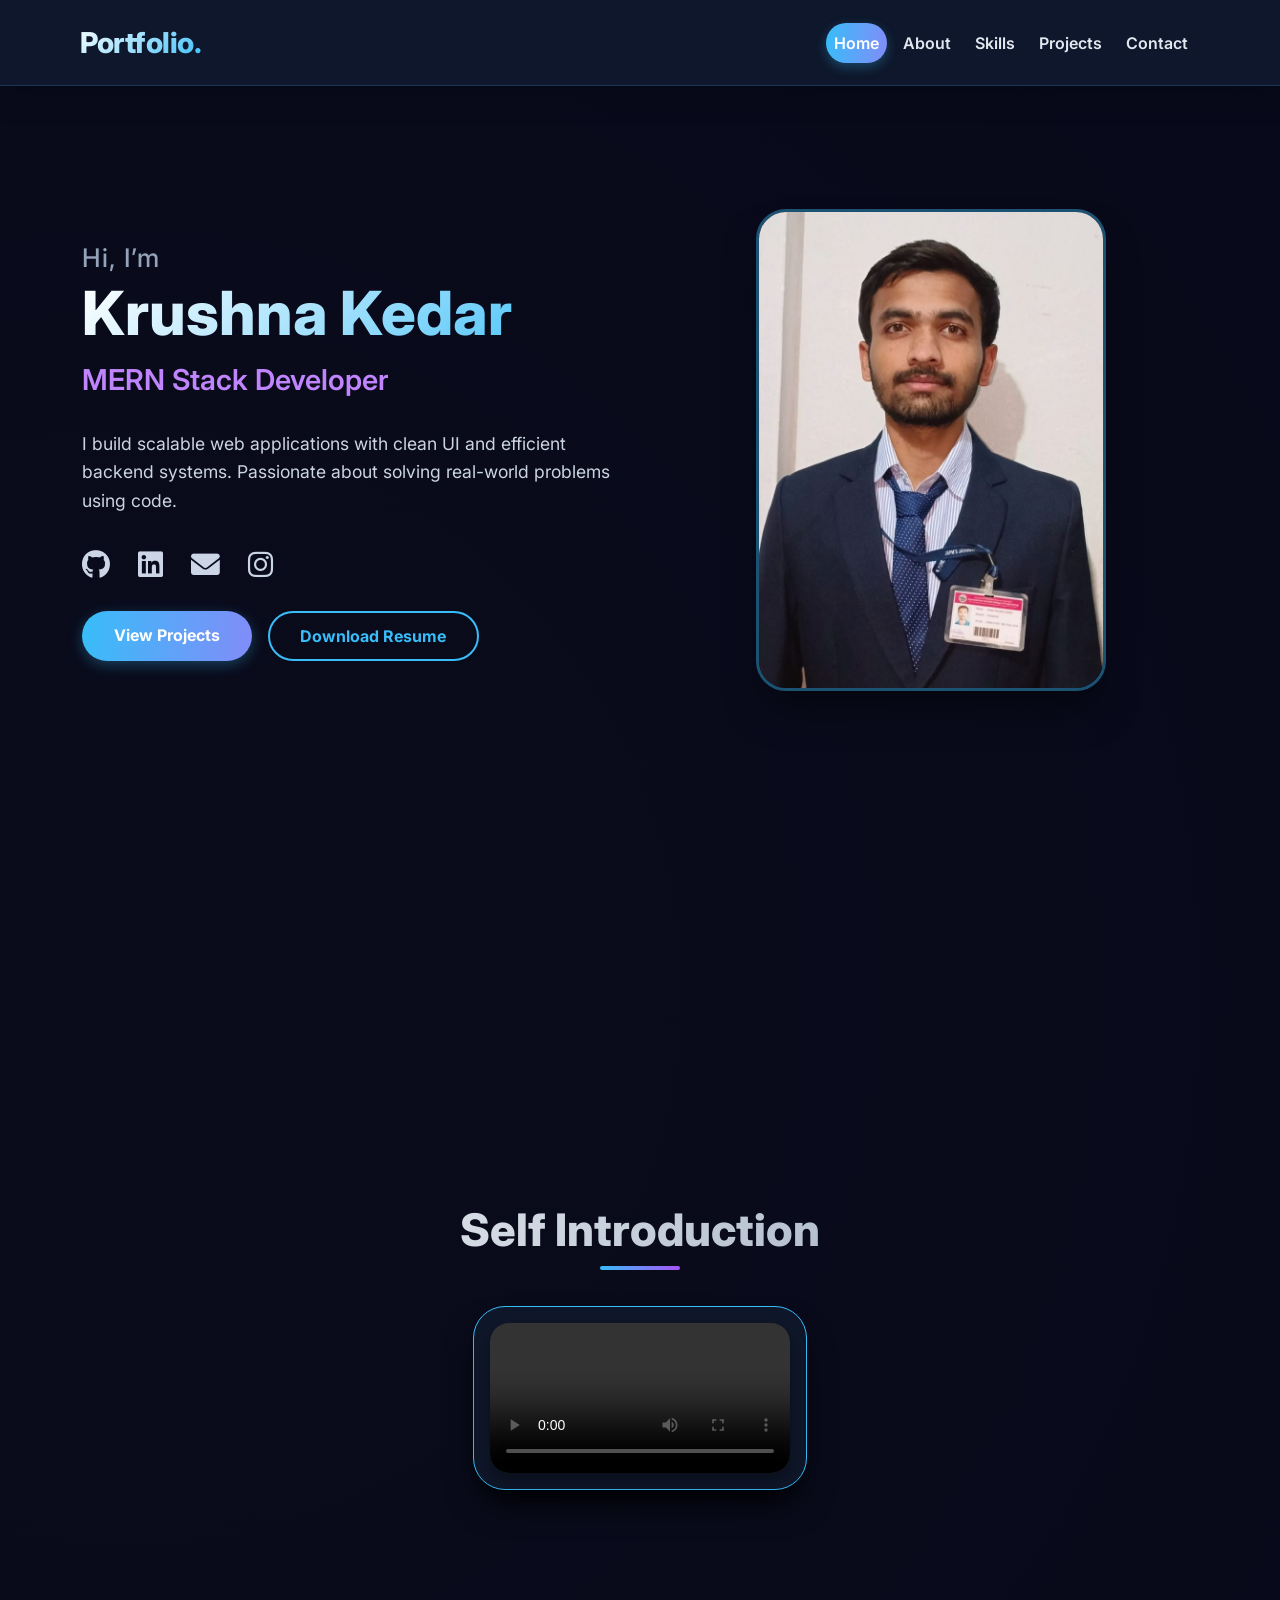
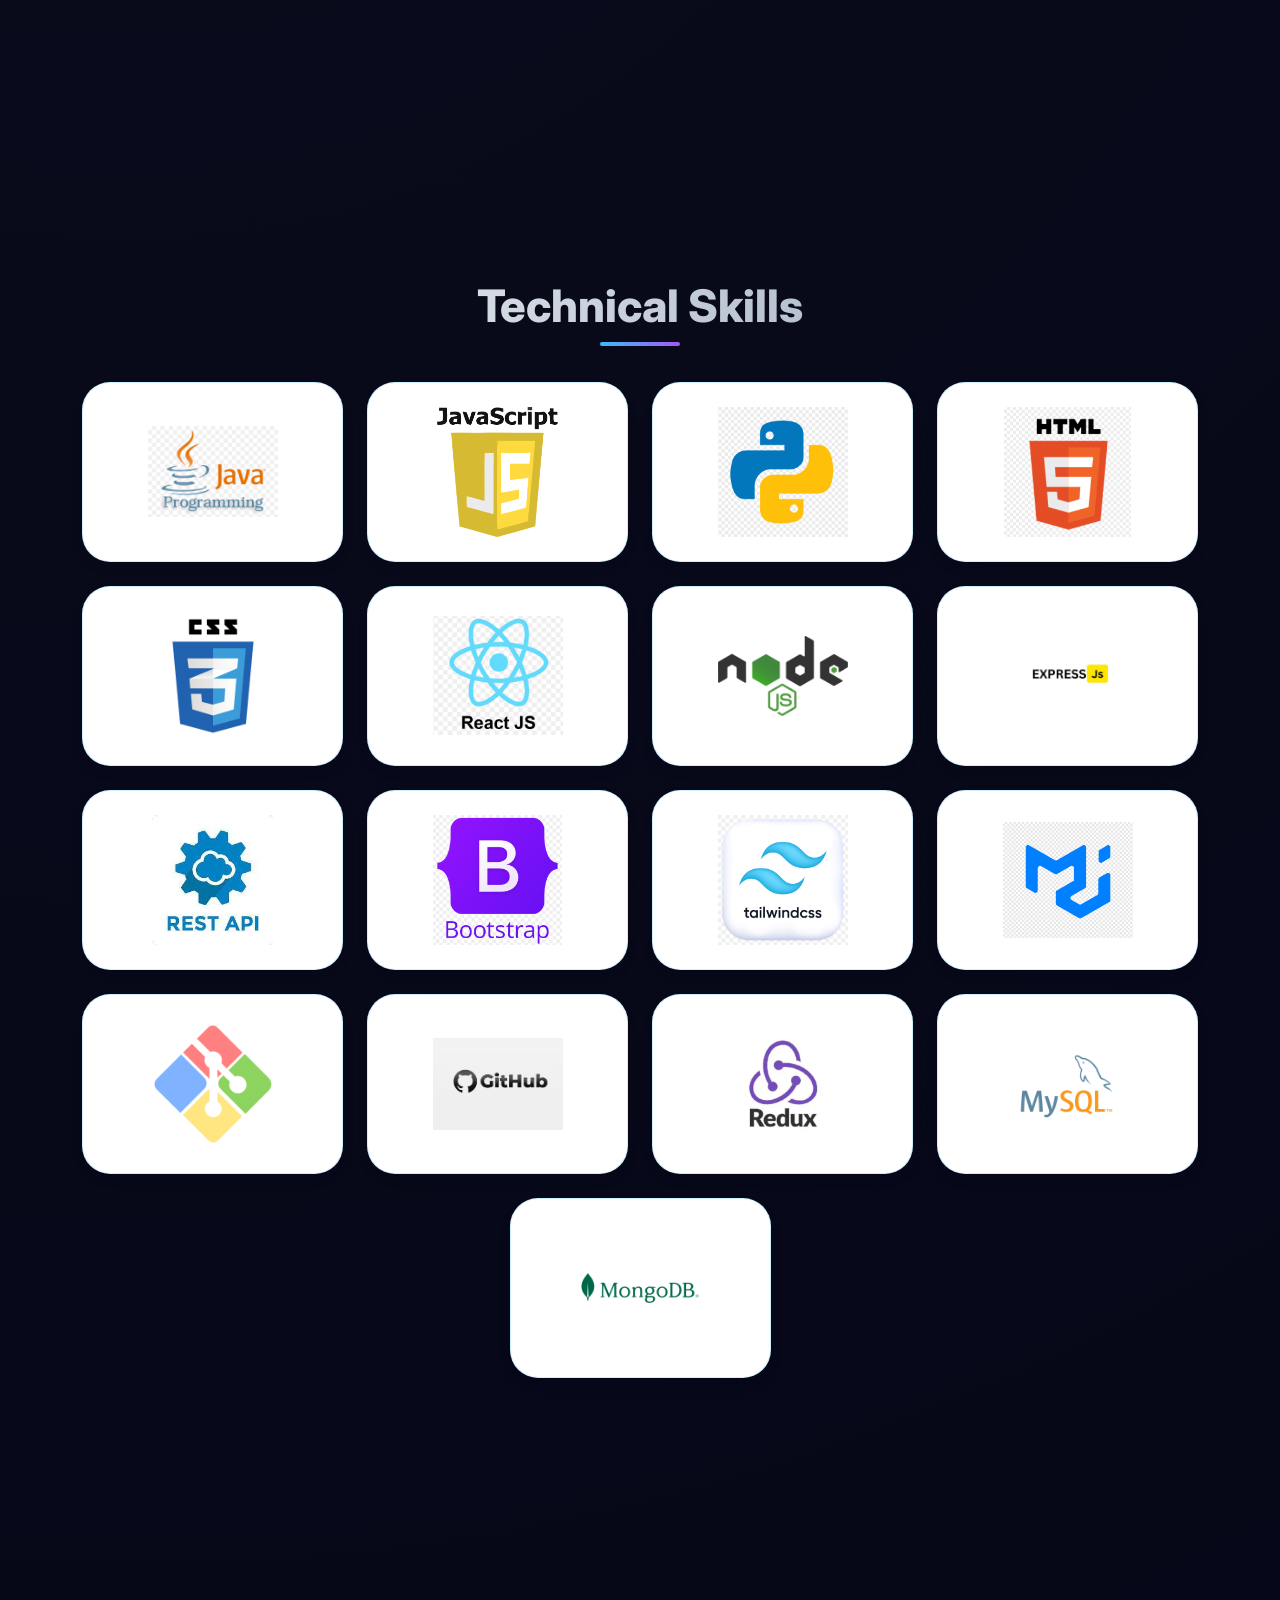
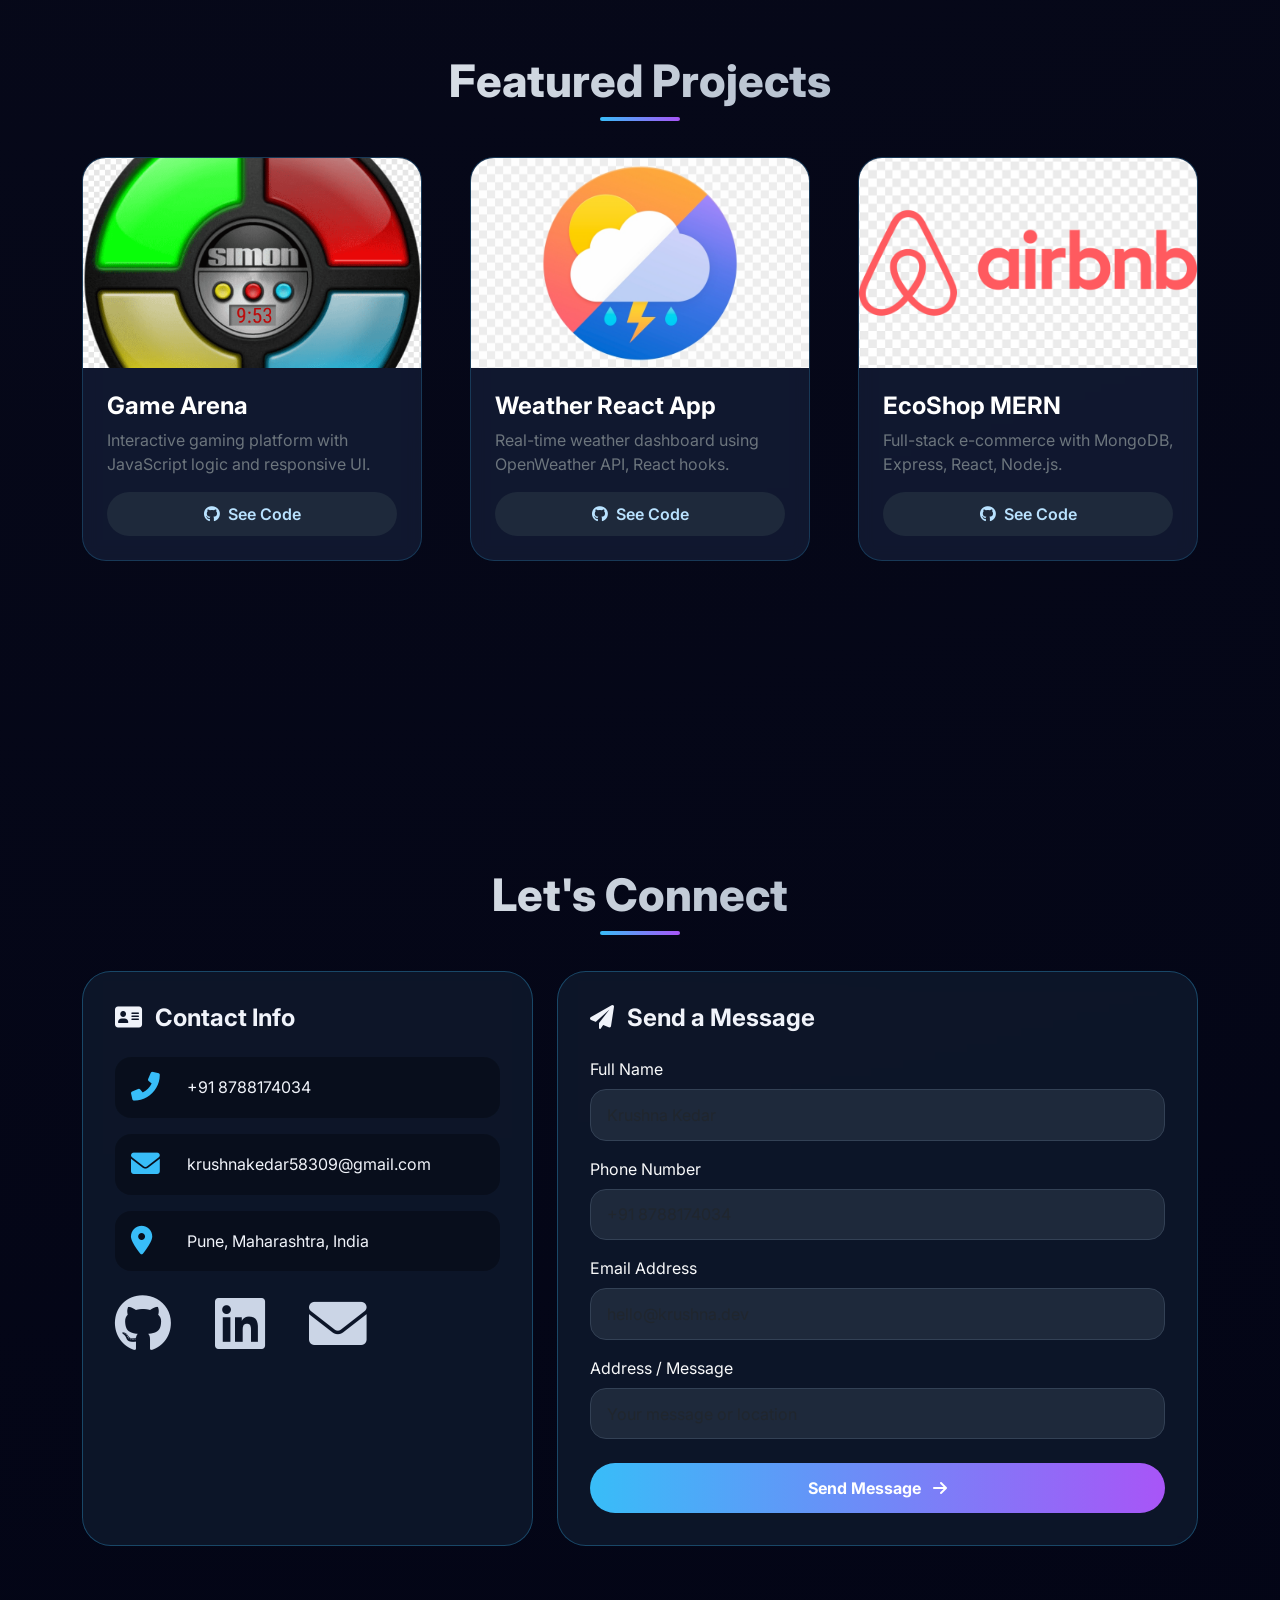
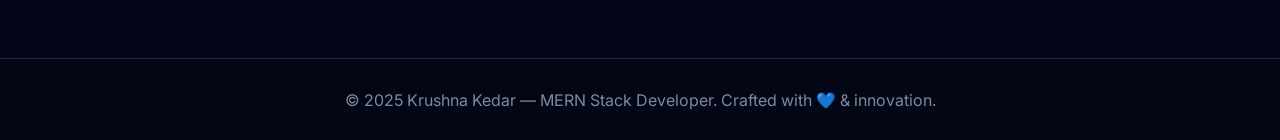
==== Task1/index.html @ 4df7690d "first commit" ====
<!doctype html>
<html lang="en">
  <head>
    <meta charset="UTF-8" />
    <meta
      name="viewport"
      content="width=device-width, initial-scale=1.0, user-scalable=yes"
    />
    <title>Krushna Kedar | MERN Stack Developer</title>
    <link
      href="https://cdn.jsdelivr.net/npm/bootstrap@5.3.0-alpha1/dist/css/bootstrap.min.css"
      rel="stylesheet"
    />
    <link
      rel="stylesheet"
      href="https://cdnjs.cloudflare.com/ajax/libs/font-awesome/6.0.0-beta3/css/all.min.css"
    />
    <link
      href="https://fonts.googleapis.com/css2?family=Inter:opsz,wght@14..32,300;14..32,400;14..32,600;14..32,700;14..32,800&family=Poppins:wght@400;500;600;700&display=swap"
      rel="stylesheet"
    />
    <style>
      * {
        margin: 0;
        padding: 0;
        box-sizing: border-box;
      }

      body {
        font-family: "Inter", sans-serif;
        background: radial-gradient(
          circle at 10% 20%,
          rgba(10, 12, 28, 1) 0%,
          rgba(3, 5, 22, 1) 100%
        );
        color: #f0f3fa;
        overflow-x: hidden;
        scroll-behavior: smooth;
      }

      html {
        scroll-padding-top: 85px;
        scroll-behavior: smooth;
      }

      .navbar {
        background: rgba(15, 25, 45, 0.95);
        backdrop-filter: blur(12px);
        box-shadow: 0 8px 32px rgba(0, 0, 0, 0.2);
        border-bottom: 1px solid rgba(72, 187, 255, 0.2);
        padding: 1rem 2rem;
        transition: all 0.3s ease;
      }

      .navbar-brand {
        font-size: 1.8rem;
        font-weight: 800;
        background: linear-gradient(135deg, #ffffff, #38bdf8);
        -webkit-background-clip: text;
        background-clip: text;
        color: transparent;
        letter-spacing: -0.5px;
      }

      .nav-link {
        font-weight: 600;
        margin: 0 0.25rem;
        padding: 0.5rem 1rem;
        border-radius: 40px;
        transition: all 0.3s ease;
        color: #e2e8f0 !important;
        font-size: 1rem;
      }

      .nav-link:hover {
        color: white !important;
        background: rgba(56, 189, 248, 0.2);
        transform: translateY(-2px);
      }

      .nav-link.active {
        background: linear-gradient(95deg, #38bdf8, #818cf8);
        color: white !important;
        box-shadow: 0 4px 12px rgba(56, 189, 248, 0.3);
      }

      section {
        padding: 5rem 0;
        min-height: 100vh;
        display: flex;
        align-items: center;
        position: relative;
      }

      .section-title {
        font-size: 2.8rem;
        font-weight: 800;
        margin-bottom: 3rem;
        text-align: center;
        background: linear-gradient(120deg, #f8fafc, #94a3b8);
        -webkit-background-clip: text;
        background-clip: text;
        color: transparent;
        position: relative;
        display: inline-block;
        width: 100%;
      }

      .section-title::after {
        content: "";
        position: absolute;
        bottom: -12px;
        left: 50%;
        transform: translateX(-50%);
        width: 80px;
        height: 4px;
        background: linear-gradient(90deg, #38bdf8, #a855f7);
        border-radius: 4px;
      }

      .profile-img {
        border-radius: 32px;
        box-shadow: 0 25px 40px -12px rgba(0, 0, 0, 0.5);
        border: 3px solid rgba(56, 189, 248, 0.4);
        transition: transform 0.4s ease;
        max-width: 100%;
        height: auto;
        object-fit: cover;
      }

      .profile-img:hover {
        transform: scale(1.02);
      }

      .greeting {
        font-size: 1.6rem;
        font-weight: 500;
        letter-spacing: 1px;
        color: #94a3b8;
      }

      .name-highlight {
        font-size: 3.8rem;
        font-weight: 800;
        background: linear-gradient(135deg, #ffffff, #38bdf8);
        -webkit-background-clip: text;
        background-clip: text;
        color: transparent;
        line-height: 1.2;
      }

      .role-text {
        font-size: 1.8rem;
        color: #c084fc;
        font-weight: 600;
        margin-top: 0.5rem;
      }

      .desc-text {
        font-size: 1.1rem;
        line-height: 1.6;
        color: #cbd5e1;
        margin: 1.8rem 0;
      }

      .social-icons a {
        font-size: 1.8rem;
        margin-right: 1.5rem;
        color: #cbd5e6;
        transition: all 0.2s;
        display: inline-block;
      }

      .social-icons a:hover {
        color: #38bdf8;
        transform: translateY(-5px);
      }

      .btn-custom-primary {
        background: linear-gradient(95deg, #38bdf8, #818cf8);
        border: none;
        padding: 0.75rem 2rem;
        border-radius: 50px;
        font-weight: 700;
        color: white;
        transition: all 0.3s;
        box-shadow: 0 4px 14px rgba(56, 189, 248, 0.3);
      }

      .btn-custom-primary:hover {
        transform: translateY(-3px);
        box-shadow: 0 10px 20px -5px rgba(56, 189, 248, 0.5);
        color: white;
      }

      .btn-outline-custom {
        background: transparent;
        border: 2px solid #38bdf8;
        padding: 0.7rem 1.9rem;
        border-radius: 50px;
        font-weight: 700;
        color: #38bdf8;
        transition: all 0.3s;
      }

      .btn-outline-custom:hover {
        background: #38bdf8;
        color: #0f0f1f;
        transform: translateY(-3px);
      }

      /* --- SKILLS SECTION - WHITE BACKGROUND + LARGER IMAGES --- */
      .skill-icon {
        background: #ffffff; /* pure white background for clean contrast */
        border-radius: 1.75rem;
        padding: 1.5rem 1rem;
        transition: all 0.3s ease;
        text-align: center;
        border: 1px solid rgba(56, 189, 248, 0.25);
        height: 100%;
        display: flex;
        align-items: center;
        justify-content: center;
        box-shadow: 0 6px 14px rgba(0, 0, 0, 0.05);
      }

      .skill-icon img {
        width: 130px;
        height: 130px;
        object-fit: contain;
        transition: transform 0.3s;
      }

      .skill-icon:hover {
        transform: translateY(-8px);
        border-color: #38bdf8;
        box-shadow: 0 20px 28px -12px rgba(0, 0, 0, 0.2);
      }

      .skill-icon:hover img {
        transform: scale(1.06);
      }

      .project-card {
        background: rgba(20, 30, 55, 0.75);
        backdrop-filter: blur(8px);
        border-radius: 1.5rem;
        overflow: hidden;
        transition: all 0.3s;
        border: 1px solid rgba(56, 189, 248, 0.2);
        height: 100%;
      }

      .project-card:hover {
        transform: translateY(-10px);
        border-color: #38bdf8;
        box-shadow: 0 20px 35px -12px rgba(0, 0, 0, 0.5);
      }

      .project-card img {
        width: 100%;
        height: 210px;
        object-fit: cover;
        transition: transform 0.4s;
      }

      .project-card:hover img {
        transform: scale(1.03);
      }

      .project-card .card-body {
        padding: 1.5rem;
      }

      .btn-see-code {
        background: #1e293b;
        border: none;
        border-radius: 40px;
        padding: 0.6rem 1.2rem;
        font-weight: 600;
        color: #b9e2ff;
        transition: all 0.2s;
      }

      .btn-see-code:hover {
        background: #38bdf8;
        color: #0a0c1c;
        transform: scale(1.02);
      }

      .video-wrapper {
        background: #0f172a;
        border-radius: 2rem;
        padding: 1rem;
        border: 1px solid #38bdf8;
        box-shadow: 0 20px 35px -10px black;
        display: inline-block;
        max-width: 100%;
      }

      video {
        border-radius: 1.2rem;
        width: 100%;
        max-width: 480px;
        height: auto;
        box-shadow: 0 8px 20px rgba(0, 0, 0, 0.4);
        display: block;
        margin: 0 auto;
      }

      .contact-card {
        background: rgba(15, 25, 45, 0.8);
        backdrop-filter: blur(8px);
        border-radius: 1.8rem;
        padding: 2rem;
        border: 1px solid rgba(56, 189, 248, 0.3);
        height: 100%;
      }

      .contact-info-item {
        display: flex;
        align-items: center;
        gap: 1rem;
        padding: 1rem;
        border-radius: 1rem;
        background: rgba(0, 0, 0, 0.3);
        margin-bottom: 1rem;
      }

      .contact-info-item i {
        font-size: 1.8rem;
        color: #38bdf8;
        width: 40px;
      }

      .form-control-custom {
        background: #1e293b;
        border: 1px solid #334155;
        color: white;
        border-radius: 1rem;
        padding: 0.8rem 1rem;
      }

      .form-control-custom:focus {
        background: #0f172a;
        border-color: #38bdf8;
        box-shadow: 0 0 0 3px rgba(56, 189, 248, 0.3);
        color: white;
      }

      .btn-submit {
        background: linear-gradient(90deg, #38bdf8, #a855f7);
        width: 100%;
        padding: 0.8rem;
        font-weight: 700;
        border-radius: 50px;
        border: none;
        transition: all 0.3s;
      }

      .btn-submit:hover {
        transform: scale(1.01);
        box-shadow: 0 6px 20px rgba(56, 189, 248, 0.4);
      }

      /* Responsive adjustments for skills */
      @media (max-width: 992px) {
        .skill-icon img {
          width: 110px;
          height: 110px;
        }
      }

      @media (max-width: 768px) {
        .navbar {
          padding: 0.8rem 1rem;
        }
        .name-highlight {
          font-size: 2.2rem;
        }
        .role-text {
          font-size: 1.3rem;
        }
        .section-title {
          font-size: 2rem;
        }
        section {
          padding: 3rem 0;
          min-height: auto;
        }
        .profile-img {
          max-width: 280px;
          margin-bottom: 1.5rem;
        }
        .skill-icon {
          padding: 1rem 0.6rem;
        }
        .skill-icon img {
          width: 85px;
          height: 85px;
        }
        video {
          max-width: 100%;
        }
      }

      @media (max-width: 576px) {
        .skill-icon img {
          width: 70px;
          height: 70px;
        }
        .skill-icon {
          padding: 0.8rem;
        }
      }

      footer {
        background: #030614;
        text-align: center;
        padding: 1.8rem;
        border-top: 1px solid #1e293b;
        color: #7e8a9b;
      }
    </style>
  </head>
  <body>
    <nav class="navbar navbar-expand-lg fixed-top">
      <div class="container-fluid px-3 px-lg-5">
        <a class="navbar-brand" href="#">Portfolio.</a>
        <button
          class="navbar-toggler"
          type="button"
          data-bs-toggle="collapse"
          data-bs-target="#navbarNav"
          aria-controls="navbarNav"
          aria-expanded="false"
          aria-label="Toggle navigation"
        >
          <span class="navbar-toggler-icon" style="filter: invert(1)"></span>
        </button>
        <div
          class="collapse navbar-collapse justify-content-end"
          id="navbarNav"
        >
          <ul class="navbar-nav">
            <li class="nav-item"><a class="nav-link" href="#home">Home</a></li>
            <li class="nav-item">
              <a class="nav-link" href="#about">About</a>
            </li>
            <li class="nav-item">
              <a class="nav-link" href="#skills">Skills</a>
            </li>
            <li class="nav-item">
              <a class="nav-link" href="#projects">Projects</a>
            </li>
            <li class="nav-item">
              <a class="nav-link" href="#contact">Contact</a>
            </li>
          </ul>
        </div>
      </div>
    </nav>

    <main>
      <section id="home">
        <div class="container">
          <div class="row align-items-center g-5">
            <div class="col-lg-6 text-center text-lg-start">
              <div class="greeting">Hi, I’m</div>
              <div class="name-highlight">Krushna Kedar</div>
              <div class="role-text">MERN Stack Developer</div>
              <div class="desc-text">
                I build scalable web applications with clean UI and efficient
                backend systems. Passionate about solving real-world problems
                using code.
              </div>
              <div class="social-icons my-4">
                <a href="https://github.com/Krushnakedar" target="_blank"
                  ><i class="fab fa-github"></i
                ></a>
                <a href="https://linkedin.com/in/krushna-kedar" target="_blank"
                  ><i class="fab fa-linkedin"></i
                ></a>
                <a href="mailto:krushnakedar58309@gmail.com"
                  ><i class="fas fa-envelope"></i
                ></a>
                <a
                  href="https://www.instagram.com/krushnakedar71/#"
                  target="_blank"
                  ><i class="fab fa-instagram"></i
                ></a>
              </div>
              <div
                class="d-flex flex-wrap gap-3 justify-content-center justify-content-lg-start"
              >
                <a href="#projects" class="btn btn-custom-primary"
                  >View Projects</a
                >
                <a
                  href="./resume8.pdf"
                  download="Krushna_Kedar_Resume.pdf"
                  class="btn btn-outline-custom"
                  >Download Resume</a
                >
              </div>
            </div>
            <div class="col-lg-6 text-center">
              <img
                src="./images/self-img.jpeg"
                alt="Krushna Kedar"
                class="profile-img img-fluid"
                style="max-width: 350px; border-radius: 30px"
              />
            </div>
          </div>
        </div>
      </section>

      <section id="about">
        <div class="container">
          <div class="row justify-content-center">
            <div class="col-12 text-center">
              <h2 class="section-title">Self Introduction</h2>
              <div class="video-wrapper d-inline-block">
                <video src="intro.mp4" controls class="img-fluid"></video>
              </div>
            </div>
          </div>
        </div>
      </section>

      <section id="skills">
        <div class="container">
          <h2 class="section-title">Technical Skills</h2>
          <div class="row g-4 justify-content-center">
            <div class="col-6 col-md-4 col-lg-3">
              <div class="skill-icon">
                <img src="./images/s1.png" alt="skill" />
              </div>
            </div>
            <div class="col-6 col-md-4 col-lg-3">
              <div class="skill-icon">
                <img src="./images/s2.png" alt="skill" />
              </div>
            </div>
            <div class="col-6 col-md-4 col-lg-3">
              <div class="skill-icon">
                <img src="./images/s3.png" alt="skill" />
              </div>
            </div>
            <div class="col-6 col-md-4 col-lg-3">
              <div class="skill-icon">
                <img src="./images/s4.png" alt="skill" />
              </div>
            </div>
            <div class="col-6 col-md-4 col-lg-3">
              <div class="skill-icon">
                <img src="./images/s5.png" alt="skill" />
              </div>
            </div>
            <div class="col-6 col-md-4 col-lg-3">
              <div class="skill-icon">
                <img src="./images/s6.png" alt="skill" />
              </div>
            </div>
            <div class="col-6 col-md-4 col-lg-3">
              <div class="skill-icon">
                <img src="./images/s7.png" alt="skill" />
              </div>
            </div>
            <div class="col-6 col-md-4 col-lg-3">
              <div class="skill-icon">
                <img src="./images/s8.png" alt="skill" />
              </div>
            </div>
            <div class="col-6 col-md-4 col-lg-3">
              <div class="skill-icon">
                <img src="./images/s9.jpg" alt="skill" />
              </div>
            </div>
            <div class="col-6 col-md-4 col-lg-3">
              <div class="skill-icon">
                <img src="./images/s10.png" alt="skill" />
              </div>
            </div>
            <div class="col-6 col-md-4 col-lg-3">
              <div class="skill-icon">
                <img src="./images/s11.png" alt="skill" />
              </div>
            </div>
            <div class="col-6 col-md-4 col-lg-3">
              <div class="skill-icon">
                <img src="./images/s12.png" alt="skill" />
              </div>
            </div>
            <div class="col-6 col-md-4 col-lg-3">
              <div class="skill-icon">
                <img src="./images/s13.png" alt="skill" />
              </div>
            </div>
            <div class="col-6 col-md-4 col-lg-3">
              <div class="skill-icon">
                <img src="./images/s14.png" alt="skill" />
              </div>
            </div>
            <div class="col-6 col-md-4 col-lg-3">
              <div class="skill-icon">
                <img src="./images/s15.png" alt="skill" />
              </div>
            </div>
            <div class="col-6 col-md-4 col-lg-3">
              <div class="skill-icon">
                <img src="./images/s16.png" alt="skill" />
              </div>
            </div>
            <div class="col-6 col-md-4 col-lg-3">
              <div class="skill-icon">
                <img src="./images/s17.png" alt="skill" />
              </div>
            </div>
          </div>
        </div>
      </section>

      <section id="projects">
        <div class="container">
          <h2 class="section-title">Featured Projects</h2>
          <div class="row g-5">
            <div class="col-md-6 col-lg-4">
              <div class="project-card">
                <img src="./images/proj1.png" alt="Game Hub project" />
                <div class="card-body">
                  <h4 class="fw-bold text-white">Game Arena</h4>
                  <p class="text-secondary mb-3">
                    Interactive gaming platform with JavaScript logic and
                    responsive UI.
                  </p>
                  <a
                    href="https://github.com/Krushnakedar/GAMES"
                    target="_blank"
                    class="btn btn-see-code w-100"
                    ><i class="fab fa-github me-2"></i>See Code</a
                  >
                </div>
              </div>
            </div>
            <div class="col-md-6 col-lg-4">
              <div class="project-card">
                <img src="./images/proj4.png" alt="Weather React App" />
                <div class="card-body">
                  <h4 class="fw-bold text-white">Weather React App</h4>
                  <p class="text-secondary mb-3">
                    Real-time weather dashboard using OpenWeather API, React
                    hooks.
                  </p>
                  <a
                    href="https://github.com/Krushnakedar/Weather-React-Project"
                    target="_blank"
                    class="btn btn-see-code w-100"
                    ><i class="fab fa-github me-2"></i>See Code</a
                  >
                </div>
              </div>
            </div>
            <div class="col-md-6 col-lg-4">
              <div class="project-card">
                <img src="./images/proj3.png" alt="Major Project" />
                <div class="card-body">
                  <h4 class="fw-bold text-white">EcoShop MERN</h4>
                  <p class="text-secondary mb-3">
                    Full-stack e-commerce with MongoDB, Express, React, Node.js.
                  </p>
                  <a
                    href="https://github.com/Krushnakedar/Major_project"
                    target="_blank"
                    class="btn btn-see-code w-100"
                    ><i class="fab fa-github me-2"></i>See Code</a
                  >
                </div>
              </div>
            </div>
          </div>
        </div>
      </section>

      <section id="contact">
        <div class="container">
          <h2 class="section-title">Let's Connect</h2>
          <div class="row g-4">
            <div class="col-md-5">
              <div class="contact-card h-100">
                <h4 class="mb-4 fw-bold">
                  <i class="fas fa-address-card me-2"></i> Contact Info
                </h4>
                <div class="contact-info-item">
                  <i class="fas fa-phone-alt"></i>
                  <span>+91 8788174034</span>
                </div>
                <div class="contact-info-item">
                  <i class="fas fa-envelope"></i>
                  <span>krushnakedar58309@gmail.com</span>
                </div>
                <div class="contact-info-item">
                  <i class="fas fa-map-marker-alt"></i>
                  <span>Pune, Maharashtra, India</span>
                </div>
                <div class="mt-4 social-icons">
                  <a href="https://github.com/Krushnakedar" target="_blank"
                    ><i class="fab fa-github fa-2x me-3"></i
                  ></a>
                  <a
                    href="https://linkedin.com/in/krushna-kedar"
                    target="_blank"
                    ><i class="fab fa-linkedin fa-2x me-3"></i
                  ></a>
                  <a href="mailto:krushnakedar58309@gmail.com"
                    ><i class="fas fa-envelope fa-2x"></i
                  ></a>
                </div>
              </div>
            </div>
            <div class="col-md-7">
              <div class="contact-card">
                <h4 class="mb-4 fw-bold">
                  <i class="fas fa-paper-plane me-2"></i> Send a Message
                </h4>
                <form id="contactForm">
                  <div class="mb-3">
                    <label class="form-label text-light">Full Name</label>
                    <input
                      type="text"
                      class="form-control form-control-custom"
                      id="name"
                      placeholder="Krushna Kedar"
                      required
                    />
                  </div>
                  <div class="mb-3">
                    <label class="form-label text-light">Phone Number</label>
                    <input
                      type="tel"
                      class="form-control form-control-custom"
                      id="phone"
                      placeholder="+91 8788174034"
                    />
                  </div>
                  <div class="mb-3">
                    <label class="form-label text-light">Email Address</label>
                    <input
                      type="email"
                      class="form-control form-control-custom"
                      id="email"
                      placeholder="hello@krushna.dev"
                      required
                    />
                  </div>
                  <div class="mb-4">
                    <label class="form-label text-light"
                      >Address / Message</label
                    >
                    <input
                      type="text"
                      class="form-control form-control-custom"
                      id="address"
                      placeholder="Your message or location"
                    />
                  </div>
                  <button type="submit" class="btn btn-submit text-white">
                    Send Message <i class="fas fa-arrow-right ms-2"></i>
                  </button>
                </form>
              </div>
            </div>
          </div>
        </div>
      </section>
    </main>

    <footer>
      <p class="mb-0">
        © 2025 Krushna Kedar — MERN Stack Developer. Crafted with 💙 &
        innovation.
      </p>
    </footer>

    <script src="https://cdn.jsdelivr.net/npm/bootstrap@5.3.0-alpha1/dist/js/bootstrap.bundle.min.js"></script>
    <script>
      const sections = document.querySelectorAll("section");
      const navLinks = document.querySelectorAll(".nav-link");

      const observerOptions = {
        threshold: 0.45,
        rootMargin: "-70px 0px -20px 0px",
      };

      const observer = new IntersectionObserver((entries) => {
        entries.forEach((entry) => {
          if (entry.isIntersecting) {
            const activeId = entry.target.getAttribute("id");
            navLinks.forEach((link) => {
              link.classList.remove("active");
              if (link.getAttribute("href") === `#${activeId}`) {
                link.classList.add("active");
              }
            });
          }
        });
      }, observerOptions);

      sections.forEach((section) => observer.observe(section));

      navLinks.forEach((link) => {
        link.addEventListener("click", function (e) {
          const targetId = this.getAttribute("href");
          if (targetId && targetId !== "#") {
            const targetElement = document.querySelector(targetId);
            if (targetElement) {
              e.preventDefault();
              targetElement.scrollIntoView({ behavior: "smooth" });
              history.pushState(null, null, targetId);
              navLinks.forEach((l) => l.classList.remove("active"));
              this.classList.add("active");
            }
          }
          const bsCollapse = document.querySelector(".navbar-collapse");
          if (bsCollapse.classList.contains("show")) {
            new bootstrap.Collapse(bsCollapse).hide();
          }
        });
      });

      const contactForm = document.getElementById("contactForm");
      if (contactForm) {
        contactForm.addEventListener("submit", (e) => {
          e.preventDefault();
          const nameVal = document.getElementById("name")?.value || "";
          if (nameVal.trim() === "") {
            alert("Please enter your name.");
            return;
          }
          alert(
            `Thanks ${nameVal}, your message has been received! I'll connect soon.`,
          );
          contactForm.reset();
        });
      }

      window.addEventListener("load", () => {
        const hash = window.location.hash;
        if (hash) {
          const activeLink = document.querySelector(`a[href="${hash}"]`);
          if (activeLink) activeLink.classList.add("active");
          const target = document.querySelector(hash);
          if (target) target.scrollIntoView({ behavior: "smooth" });
        } else {
          const firstSection = document.querySelector("#home");
          if (firstSection && window.scrollY < 100) {
            document.querySelector('a[href="#home"]')?.classList.add("active");
          }
        }
      });
    </script>
  </body>
</html>
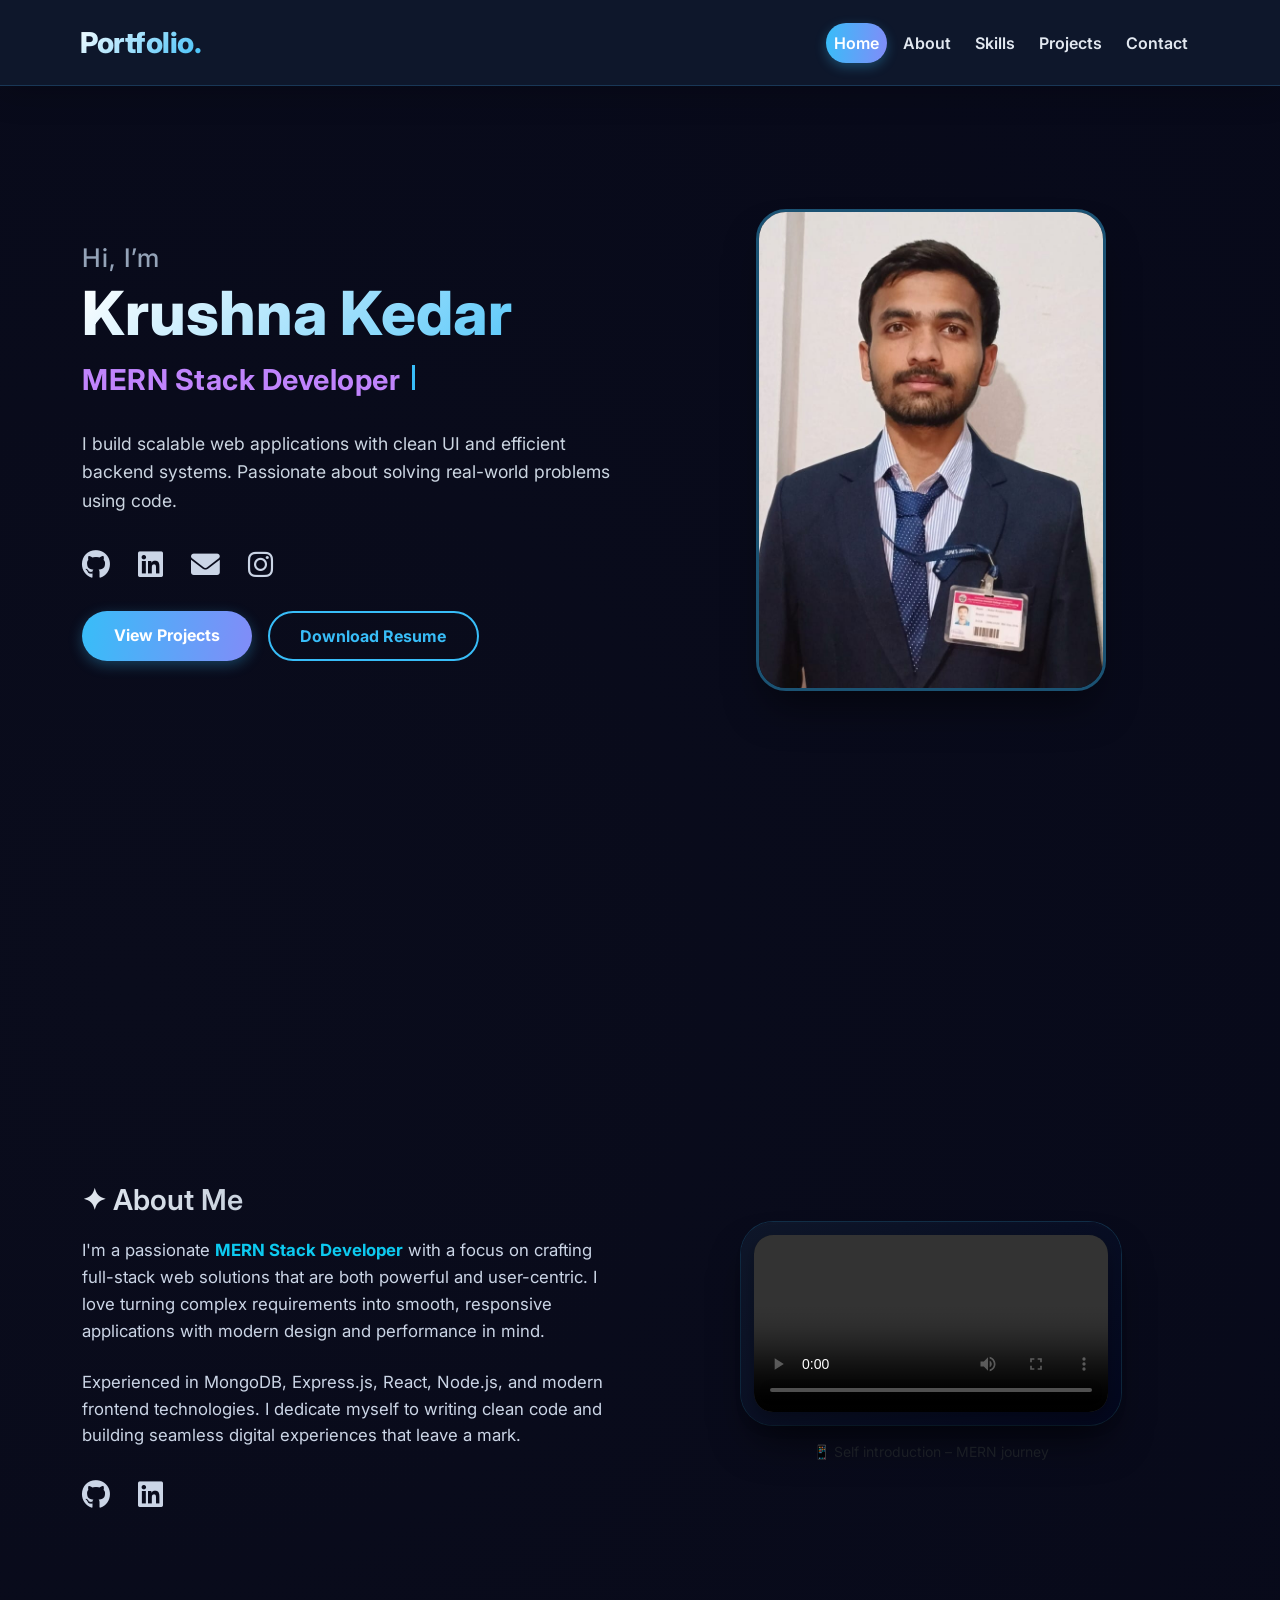
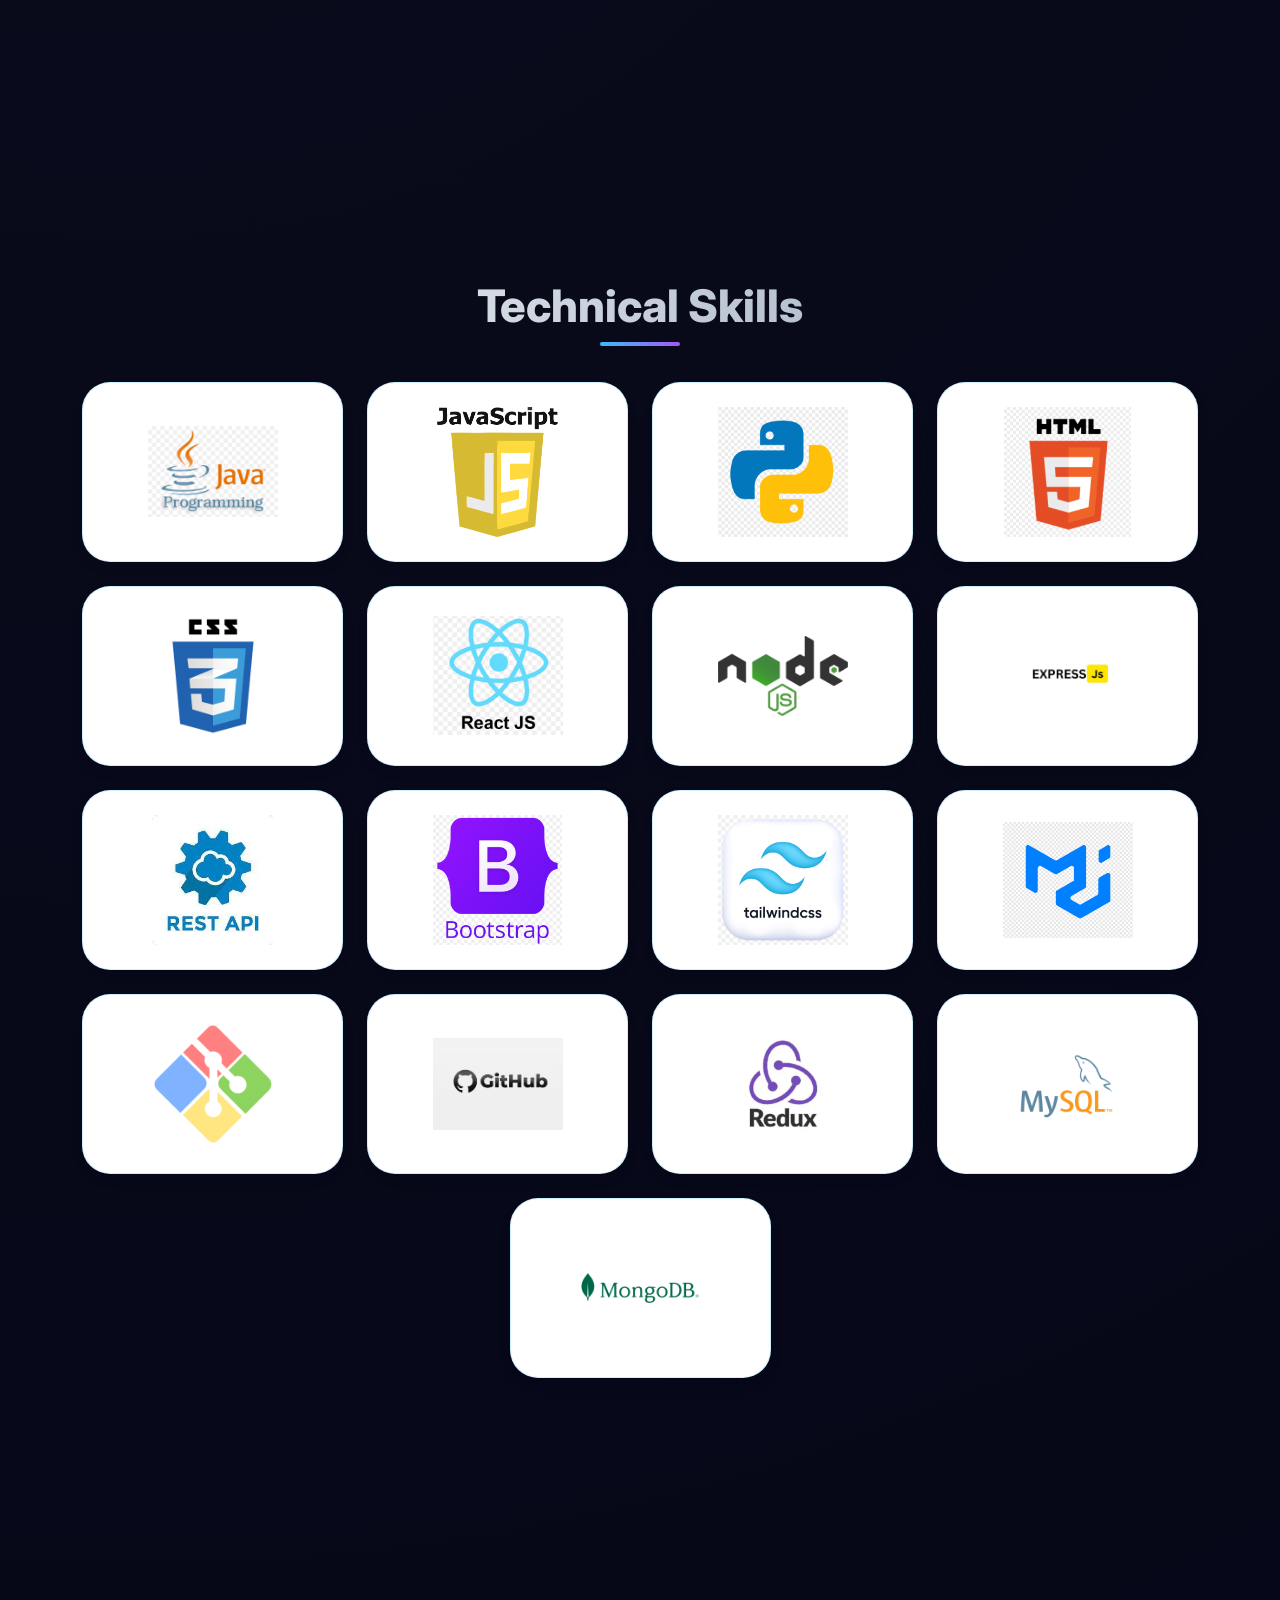
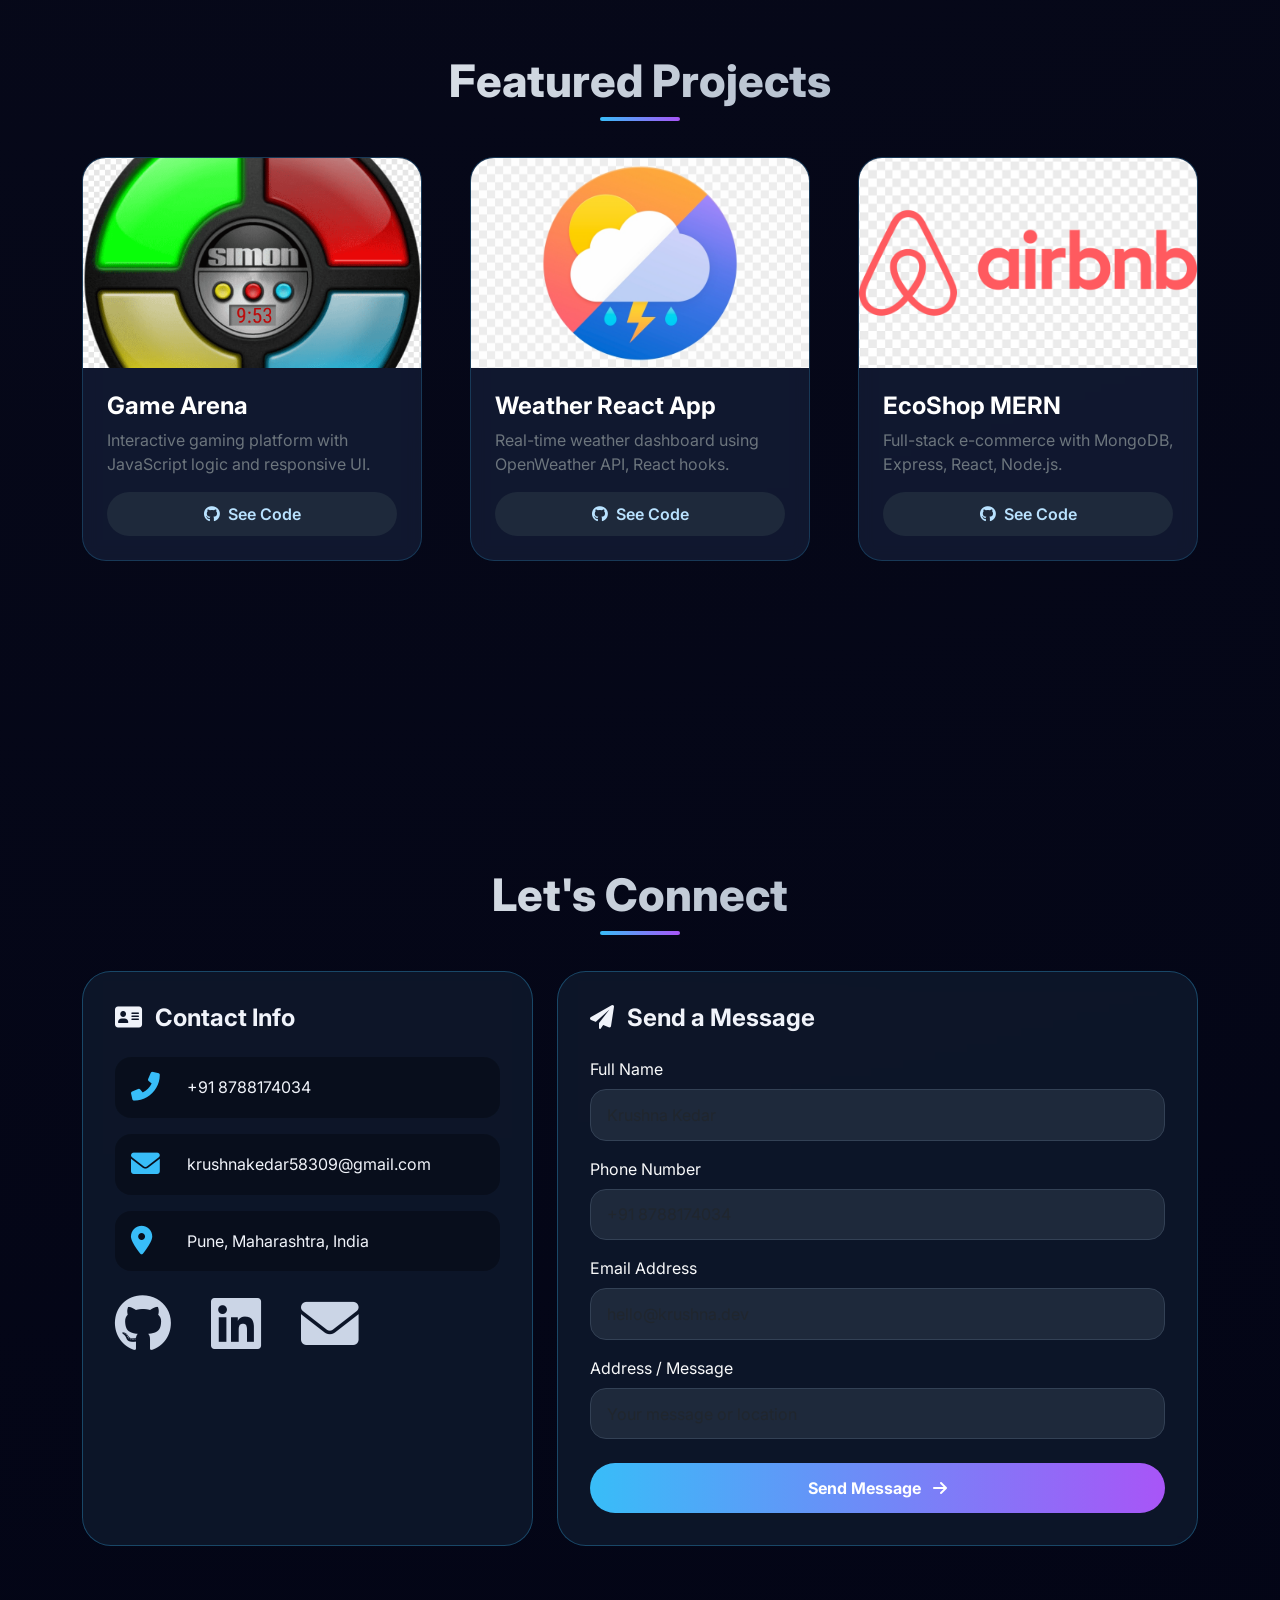
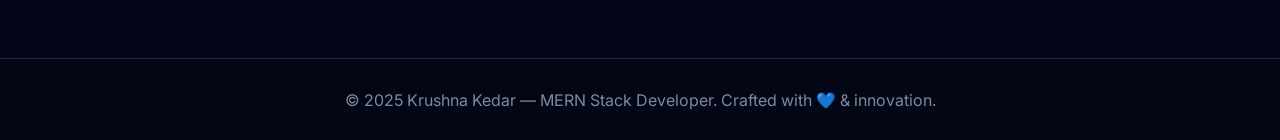
==== commit fb8e307a: "commit for task1" ====
--- a/Task1/index.html
+++ b/Task1/index.html
@@ -127,18 +127,15 @@
         height: auto;
         object-fit: cover;
       }
-
       .profile-img:hover {
         transform: scale(1.02);
       }
-
       .greeting {
         font-size: 1.6rem;
         font-weight: 500;
         letter-spacing: 1px;
         color: #94a3b8;
       }
-
       .name-highlight {
         font-size: 3.8rem;
         font-weight: 800;
@@ -148,21 +145,47 @@
         color: transparent;
         line-height: 1.2;
       }
-
-      .role-text {
+      .home-role-wrapper {
         font-size: 1.8rem;
+        font-weight: 600;
+        display: flex;
+        align-items: baseline;
+        flex-wrap: wrap;
+        gap: 0.5rem;
+        margin-top: 0.5rem;
+      }
+      #home-typed-role {
         color: #c084fc;
-        font-weight: 600;
-        margin-top: 0.5rem;
-      }
-
+        font-weight: 700;
+        letter-spacing: 0.5px;
+        display: inline-block;
+        min-width: 220px;
+        white-space: nowrap;
+      }
+      .typed-cursor {
+        display: inline-block;
+        width: 3px;
+        height: 1.6rem;
+        background-color: #38bdf8;
+        margin-left: 4px;
+        animation: blink 0.8s step-end infinite;
+        vertical-align: middle;
+      }
+      @keyframes blink {
+        0%,
+        100% {
+          opacity: 1;
+        }
+        50% {
+          opacity: 0;
+        }
+      }
       .desc-text {
         font-size: 1.1rem;
         line-height: 1.6;
         color: #cbd5e1;
         margin: 1.8rem 0;
       }
-
       .social-icons a {
         font-size: 1.8rem;
         margin-right: 1.5rem;
@@ -170,12 +193,10 @@
         transition: all 0.2s;
         display: inline-block;
       }
-
       .social-icons a:hover {
         color: #38bdf8;
         transform: translateY(-5px);
       }
-
       .btn-custom-primary {
         background: linear-gradient(95deg, #38bdf8, #818cf8);
         border: none;
@@ -186,13 +207,11 @@
         transition: all 0.3s;
         box-shadow: 0 4px 14px rgba(56, 189, 248, 0.3);
       }
-
       .btn-custom-primary:hover {
         transform: translateY(-3px);
         box-shadow: 0 10px 20px -5px rgba(56, 189, 248, 0.5);
         color: white;
       }
-
       .btn-outline-custom {
         background: transparent;
         border: 2px solid #38bdf8;
@@ -202,16 +221,68 @@
         color: #38bdf8;
         transition: all 0.3s;
       }
-
       .btn-outline-custom:hover {
         background: #38bdf8;
         color: #0f0f1f;
         transform: translateY(-3px);
       }
 
-      /* --- SKILLS SECTION - WHITE BACKGROUND + LARGER IMAGES --- */
+      .about-text {
+        animation: fadeSlideUp 0.6s ease-out;
+      }
+      .about-text h3 {
+        font-size: 1.8rem;
+        font-weight: 600;
+        background: linear-gradient(135deg, #e2e8f0, #94a3b8);
+        -webkit-background-clip: text;
+        background-clip: text;
+        color: transparent;
+        margin-bottom: 1rem;
+      }
+      .about-description {
+        font-size: 1.05rem;
+        line-height: 1.6;
+        color: #cbd5e6;
+        margin: 1.2rem 0 1.5rem 0;
+      }
+      .video-portrait-container {
+        background: linear-gradient(145deg, #0f172a, #03071e);
+        border-radius: 2rem;
+        padding: 0.8rem;
+        box-shadow:
+          0 25px 40px -12px rgba(0, 0, 0, 0.6),
+          0 0 0 1px rgba(56, 189, 248, 0.2);
+        transition: transform 0.3s ease;
+        max-width: 380px;
+        margin: 0 auto;
+        width: 100%;
+      }
+      .video-portrait-container:hover {
+        transform: scale(1.01);
+      }
+      .portrait-video {
+        width: 100%;
+        height: auto;
+        border-radius: 1.2rem;
+        display: block;
+        object-fit: contain;
+        background: #000a1a;
+        box-shadow: 0 8px 18px rgba(0, 0, 0, 0.3);
+        cursor: pointer;
+      }
+      @keyframes fadeSlideUp {
+        0% {
+          opacity: 0;
+          transform: translateY(20px);
+        }
+        100% {
+          opacity: 1;
+          transform: translateY(0);
+        }
+      }
+
       .skill-icon {
-        background: #ffffff; /* pure white background for clean contrast */
+        background: #ffffff;
         border-radius: 1.75rem;
         padding: 1.5rem 1rem;
         transition: all 0.3s ease;
@@ -223,24 +294,20 @@
         justify-content: center;
         box-shadow: 0 6px 14px rgba(0, 0, 0, 0.05);
       }
-
       .skill-icon img {
         width: 130px;
         height: 130px;
         object-fit: contain;
         transition: transform 0.3s;
       }
-
       .skill-icon:hover {
         transform: translateY(-8px);
         border-color: #38bdf8;
         box-shadow: 0 20px 28px -12px rgba(0, 0, 0, 0.2);
       }
-
       .skill-icon:hover img {
         transform: scale(1.06);
       }
-
       .project-card {
         background: rgba(20, 30, 55, 0.75);
         backdrop-filter: blur(8px);
@@ -250,28 +317,23 @@
         border: 1px solid rgba(56, 189, 248, 0.2);
         height: 100%;
       }
-
       .project-card:hover {
         transform: translateY(-10px);
         border-color: #38bdf8;
         box-shadow: 0 20px 35px -12px rgba(0, 0, 0, 0.5);
       }
-
       .project-card img {
         width: 100%;
         height: 210px;
         object-fit: cover;
         transition: transform 0.4s;
       }
-
       .project-card:hover img {
         transform: scale(1.03);
       }
-
       .project-card .card-body {
         padding: 1.5rem;
       }
-
       .btn-see-code {
         background: #1e293b;
         border: none;
@@ -281,33 +343,11 @@
         color: #b9e2ff;
         transition: all 0.2s;
       }
-
       .btn-see-code:hover {
         background: #38bdf8;
         color: #0a0c1c;
         transform: scale(1.02);
       }
-
-      .video-wrapper {
-        background: #0f172a;
-        border-radius: 2rem;
-        padding: 1rem;
-        border: 1px solid #38bdf8;
-        box-shadow: 0 20px 35px -10px black;
-        display: inline-block;
-        max-width: 100%;
-      }
-
-      video {
-        border-radius: 1.2rem;
-        width: 100%;
-        max-width: 480px;
-        height: auto;
-        box-shadow: 0 8px 20px rgba(0, 0, 0, 0.4);
-        display: block;
-        margin: 0 auto;
-      }
-
       .contact-card {
         background: rgba(15, 25, 45, 0.8);
         backdrop-filter: blur(8px);
@@ -316,7 +356,6 @@
         border: 1px solid rgba(56, 189, 248, 0.3);
         height: 100%;
       }
-
       .contact-info-item {
         display: flex;
         align-items: center;
@@ -326,13 +365,11 @@
         background: rgba(0, 0, 0, 0.3);
         margin-bottom: 1rem;
       }
-
       .contact-info-item i {
         font-size: 1.8rem;
         color: #38bdf8;
         width: 40px;
       }
-
       .form-control-custom {
         background: #1e293b;
         border: 1px solid #334155;
@@ -340,14 +377,12 @@
         border-radius: 1rem;
         padding: 0.8rem 1rem;
       }
-
       .form-control-custom:focus {
         background: #0f172a;
         border-color: #38bdf8;
         box-shadow: 0 0 0 3px rgba(56, 189, 248, 0.3);
         color: white;
       }
-
       .btn-submit {
         background: linear-gradient(90deg, #38bdf8, #a855f7);
         width: 100%;
@@ -357,69 +392,69 @@
         border: none;
         transition: all 0.3s;
       }
-
       .btn-submit:hover {
         transform: scale(1.01);
         box-shadow: 0 6px 20px rgba(56, 189, 248, 0.4);
       }
-
-      /* Responsive adjustments for skills */
-      @media (max-width: 992px) {
-        .skill-icon img {
-          width: 110px;
-          height: 110px;
-        }
-      }
-
-      @media (max-width: 768px) {
-        .navbar {
-          padding: 0.8rem 1rem;
-        }
-        .name-highlight {
-          font-size: 2.2rem;
-        }
-        .role-text {
-          font-size: 1.3rem;
-        }
-        .section-title {
-          font-size: 2rem;
-        }
-        section {
-          padding: 3rem 0;
-          min-height: auto;
-        }
-        .profile-img {
-          max-width: 280px;
-          margin-bottom: 1.5rem;
-        }
-        .skill-icon {
-          padding: 1rem 0.6rem;
-        }
-        .skill-icon img {
-          width: 85px;
-          height: 85px;
-        }
-        video {
-          max-width: 100%;
-        }
-      }
-
-      @media (max-width: 576px) {
-        .skill-icon img {
-          width: 70px;
-          height: 70px;
-        }
-        .skill-icon {
-          padding: 0.8rem;
-        }
-      }
-
       footer {
         background: #030614;
         text-align: center;
         padding: 1.8rem;
         border-top: 1px solid #1e293b;
         color: #7e8a9b;
+      }
+      @media (max-width: 992px) {
+        .skill-icon img {
+          width: 110px;
+          height: 110px;
+        }
+      }
+      @media (max-width: 768px) {
+        .navbar {
+          padding: 0.8rem 1rem;
+        }
+        .name-highlight {
+          font-size: 2.2rem;
+        }
+        .home-role-wrapper {
+          font-size: 1.3rem;
+        }
+        .section-title {
+          font-size: 2rem;
+        }
+        section {
+          padding: 3rem 0;
+          min-height: auto;
+        }
+        .profile-img {
+          max-width: 280px;
+          margin-bottom: 1.5rem;
+        }
+        .skill-icon img {
+          width: 85px;
+          height: 85px;
+        }
+        .video-portrait-container {
+          max-width: 280px;
+        }
+        .about-text h3 {
+          font-size: 1.5rem;
+        }
+        .typed-cursor {
+          height: 1.2rem;
+        }
+      }
+      @media (max-width: 576px) {
+        .skill-icon img {
+          width: 70px;
+          height: 70px;
+        }
+        .video-portrait-container {
+          max-width: 260px;
+        }
+        .about-description {
+          font-size: 0.95rem;
+        }
       }
     </style>
   </head>
@@ -468,7 +503,10 @@
             <div class="col-lg-6 text-center text-lg-start">
               <div class="greeting">Hi, I’m</div>
               <div class="name-highlight">Krushna Kedar</div>
-              <div class="role-text">MERN Stack Developer</div>
+              <div class="home-role-wrapper">
+                <span id="home-typed-role"></span
+                ><span class="typed-cursor"></span>
+              </div>
               <div class="desc-text">
                 I build scalable web applications with clean UI and efficient
                 backend systems. Passionate about solving real-world problems
@@ -478,7 +516,9 @@
                 <a href="https://github.com/Krushnakedar" target="_blank"
                   ><i class="fab fa-github"></i
                 ></a>
-                <a href="https://linkedin.com/in/krushna-kedar" target="_blank"
+                <a
+                  href="https://www.linkedin.com/in/krushna-kedar-10b975322/"
+                  target="_blank"
                   ><i class="fab fa-linkedin"></i
                 ></a>
                 <a href="mailto:krushnakedar58309@gmail.com"
@@ -518,12 +558,52 @@
 
       <section id="about">
         <div class="container">
-          <div class="row justify-content-center">
-            <div class="col-12 text-center">
-              <h2 class="section-title">Self Introduction</h2>
-              <div class="video-wrapper d-inline-block">
-                <video src="intro.mp4" controls class="img-fluid"></video>
-              </div>
+          <div class="row align-items-center g-5">
+            <div class="col-lg-6 about-text">
+              <h3>✦ About Me</h3>
+              <p class="about-description">
+                I'm a passionate
+                <strong class="text-info">MERN Stack Developer</strong> with a
+                focus on crafting full-stack web solutions that are both
+                powerful and user-centric. I love turning complex requirements
+                into smooth, responsive applications with modern design and
+                performance in mind.
+              </p>
+              <p class="about-description mt-3">
+                Experienced in MongoDB, Express.js, React, Node.js, and modern
+                frontend technologies. I dedicate myself to writing clean code
+                and building seamless digital experiences that leave a mark.
+              </p>
+              <div class="social-icons mt-3">
+                <a
+                  href="https://github.com/Krushnakedar"
+                  target="_blank"
+                  aria-label="GitHub"
+                  ><i class="fab fa-github"></i
+                ></a>
+                <a
+                  href="https://www.linkedin.com/in/krushna-kedar-10b975322/"
+                  target="_blank"
+                  aria-label="LinkedIn"
+                  ><i class="fab fa-linkedin"></i
+                ></a>
+              </div>
+            </div>
+            <div class="col-lg-6 text-center">
+              <div class="video-portrait-container">
+                <video
+                  class="portrait-video"
+                  controls
+                  preload="metadata"
+                  playsinline
+                >
+                  <source src="intro.mp4" type="video/mp4" />
+                  Your browser does not support the video tag.
+                </video>
+              </div>
+              <p class="text-muted mt-3 small" style="color: #7f8ea3">
+                📱 Self introduction – MERN journey
+              </p>
             </div>
           </div>
         </div>
@@ -693,27 +773,24 @@
                   <i class="fas fa-address-card me-2"></i> Contact Info
                 </h4>
                 <div class="contact-info-item">
-                  <i class="fas fa-phone-alt"></i>
-                  <span>+91 8788174034</span>
+                  <i class="fas fa-phone-alt"></i><span>+91 8788174034</span>
                 </div>
                 <div class="contact-info-item">
-                  <i class="fas fa-envelope"></i>
-                  <span>krushnakedar58309@gmail.com</span>
+                  <i class="fas fa-envelope"></i
+                  ><span>krushnakedar58309@gmail.com</span>
                 </div>
                 <div class="contact-info-item">
-                  <i class="fas fa-map-marker-alt"></i>
-                  <span>Pune, Maharashtra, India</span>
+                  <i class="fas fa-map-marker-alt"></i
+                  ><span>Pune, Maharashtra, India</span>
                 </div>
                 <div class="mt-4 social-icons">
                   <a href="https://github.com/Krushnakedar" target="_blank"
-                    ><i class="fab fa-github fa-2x me-3"></i
-                  ></a>
-                  <a
-                    href="https://linkedin.com/in/krushna-kedar"
+                    ><i class="fab fa-github fa-2x me-3"></i></a
+                  ><a
+                    href="https://www.linkedin.com/in/krushna-kedar-10b975322/"
                     target="_blank"
-                    ><i class="fab fa-linkedin fa-2x me-3"></i
-                  ></a>
-                  <a href="mailto:krushnakedar58309@gmail.com"
+                    ><i class="fab fa-linkedin fa-2x me-3"></i></a
+                  ><a href="mailto:krushnakedar58309@gmail.com"
                     ><i class="fas fa-envelope fa-2x"></i
                   ></a>
                 </div>
@@ -726,8 +803,8 @@
                 </h4>
                 <form id="contactForm">
                   <div class="mb-3">
-                    <label class="form-label text-light">Full Name</label>
-                    <input
+                    <label class="form-label text-light">Full Name</label
+                    ><input
                       type="text"
                       class="form-control form-control-custom"
                       id="name"
@@ -736,8 +813,8 @@
                     />
                   </div>
                   <div class="mb-3">
-                    <label class="form-label text-light">Phone Number</label>
-                    <input
+                    <label class="form-label text-light">Phone Number</label
+                    ><input
                       type="tel"
                       class="form-control form-control-custom"
                       id="phone"
@@ -745,8 +822,8 @@
                     />
                   </div>
                   <div class="mb-3">
-                    <label class="form-label text-light">Email Address</label>
-                    <input
+                    <label class="form-label text-light">Email Address</label
+                    ><input
                       type="email"
                       class="form-control form-control-custom"
                       id="email"
@@ -757,8 +834,7 @@
                   <div class="mb-4">
                     <label class="form-label text-light"
                       >Address / Message</label
-                    >
-                    <input
+                    ><input
                       type="text"
                       class="form-control form-control-custom"
                       id="address"
@@ -785,80 +861,114 @@
 
     <script src="https://cdn.jsdelivr.net/npm/bootstrap@5.3.0-alpha1/dist/js/bootstrap.bundle.min.js"></script>
     <script>
-      const sections = document.querySelectorAll("section");
-      const navLinks = document.querySelectorAll(".nav-link");
-
-      const observerOptions = {
-        threshold: 0.45,
-        rootMargin: "-70px 0px -20px 0px",
-      };
-
-      const observer = new IntersectionObserver((entries) => {
-        entries.forEach((entry) => {
-          if (entry.isIntersecting) {
-            const activeId = entry.target.getAttribute("id");
-            navLinks.forEach((link) => {
-              link.classList.remove("active");
-              if (link.getAttribute("href") === `#${activeId}`) {
-                link.classList.add("active");
+      (function () {
+        const sections = document.querySelectorAll("section");
+        const navLinks = document.querySelectorAll(".nav-link");
+        const observerOptions = {
+          threshold: 0.45,
+          rootMargin: "-70px 0px -20px 0px",
+        };
+        const observer = new IntersectionObserver((entries) => {
+          entries.forEach((entry) => {
+            if (entry.isIntersecting) {
+              const activeId = entry.target.getAttribute("id");
+              navLinks.forEach((link) => {
+                link.classList.remove("active");
+                if (link.getAttribute("href") === `#${activeId}`) {
+                  link.classList.add("active");
+                }
+              });
+            }
+          });
+        }, observerOptions);
+        sections.forEach((section) => observer.observe(section));
+
+        navLinks.forEach((link) => {
+          link.addEventListener("click", function (e) {
+            const targetId = this.getAttribute("href");
+            if (targetId && targetId !== "#") {
+              const targetElement = document.querySelector(targetId);
+              if (targetElement) {
+                e.preventDefault();
+                targetElement.scrollIntoView({ behavior: "smooth" });
+                history.pushState(null, null, targetId);
+                navLinks.forEach((l) => l.classList.remove("active"));
+                this.classList.add("active");
               }
-            });
-          }
+            }
+            const bsCollapse = document.querySelector(".navbar-collapse");
+            if (bsCollapse && bsCollapse.classList.contains("show")) {
+              new bootstrap.Collapse(bsCollapse).hide();
+            }
+          });
         });
-      }, observerOptions);
-
-      sections.forEach((section) => observer.observe(section));
-
-      navLinks.forEach((link) => {
-        link.addEventListener("click", function (e) {
-          const targetId = this.getAttribute("href");
-          if (targetId && targetId !== "#") {
-            const targetElement = document.querySelector(targetId);
-            if (targetElement) {
-              e.preventDefault();
-              targetElement.scrollIntoView({ behavior: "smooth" });
-              history.pushState(null, null, targetId);
-              navLinks.forEach((l) => l.classList.remove("active"));
-              this.classList.add("active");
+
+        const contactForm = document.getElementById("contactForm");
+        if (contactForm) {
+          contactForm.addEventListener("submit", (e) => {
+            e.preventDefault();
+            const nameVal = document.getElementById("name")?.value || "";
+            if (nameVal.trim() === "") {
+              alert("Please enter your name.");
+              return;
+            }
+            alert(
+              `Thanks ${nameVal}, your message has been received! I'll connect soon.`,
+            );
+            contactForm.reset();
+          });
+        }
+
+        const homeTypedElement = document.getElementById("home-typed-role");
+        if (homeTypedElement) {
+          const textToType = "MERN Stack Developer";
+          let currentIndex = 0;
+          let isDeleting = false;
+          let timeoutId = null;
+
+          const typingSpeed = 110;
+          const deletingSpeed = 65;
+          const pauseAfterFull = 1600;
+          const pauseAfterDelete = 550;
+
+          function typeEffect() {
+            if (!isDeleting && currentIndex <= textToType.length) {
+              homeTypedElement.innerText = textToType.substring(
+                0,
+                currentIndex,
+              );
+              currentIndex++;
+              if (currentIndex > textToType.length) {
+                isDeleting = true;
+                timeoutId = setTimeout(typeEffect, pauseAfterFull);
+                return;
+              }
+              timeoutId = setTimeout(typeEffect, typingSpeed);
+            } else if (isDeleting && currentIndex >= 0) {
+              homeTypedElement.innerText = textToType.substring(
+                0,
+                currentIndex,
+              );
+              currentIndex--;
+              if (currentIndex < 0) {
+                isDeleting = false;
+                currentIndex = 0;
+                timeoutId = setTimeout(typeEffect, pauseAfterDelete);
+                return;
+              }
+              timeoutId = setTimeout(typeEffect, deletingSpeed);
+            } else {
+              timeoutId = setTimeout(typeEffect, typingSpeed);
             }
           }
-          const bsCollapse = document.querySelector(".navbar-collapse");
-          if (bsCollapse.classList.contains("show")) {
-            new bootstrap.Collapse(bsCollapse).hide();
-          }
-        });
-      });
-
-      const contactForm = document.getElementById("contactForm");
-      if (contactForm) {
-        contactForm.addEventListener("submit", (e) => {
-          e.preventDefault();
-          const nameVal = document.getElementById("name")?.value || "";
-          if (nameVal.trim() === "") {
-            alert("Please enter your name.");
-            return;
-          }
-          alert(
-            `Thanks ${nameVal}, your message has been received! I'll connect soon.`,
-          );
-          contactForm.reset();
-        });
-      }
-
-      window.addEventListener("load", () => {
-        const hash = window.location.hash;
-        if (hash) {
-          const activeLink = document.querySelector(`a[href="${hash}"]`);
-          if (activeLink) activeLink.classList.add("active");
-          const target = document.querySelector(hash);
-          if (target) target.scrollIntoView({ behavior: "smooth" });
-        } else {
-          const firstSection = document.querySelector("#home");
-          if (firstSection && window.scrollY < 100) {
-            document.querySelector('a[href="#home"]')?.classList.add("active");
-          }
-        }
-      });
+
+          typeEffect();
+
+          window.addEventListener("beforeunload", () => {
+            if (timeoutId) clearTimeout(timeoutId);
+          });
+        }
+      })();
     </script>
   </body>
 </html>
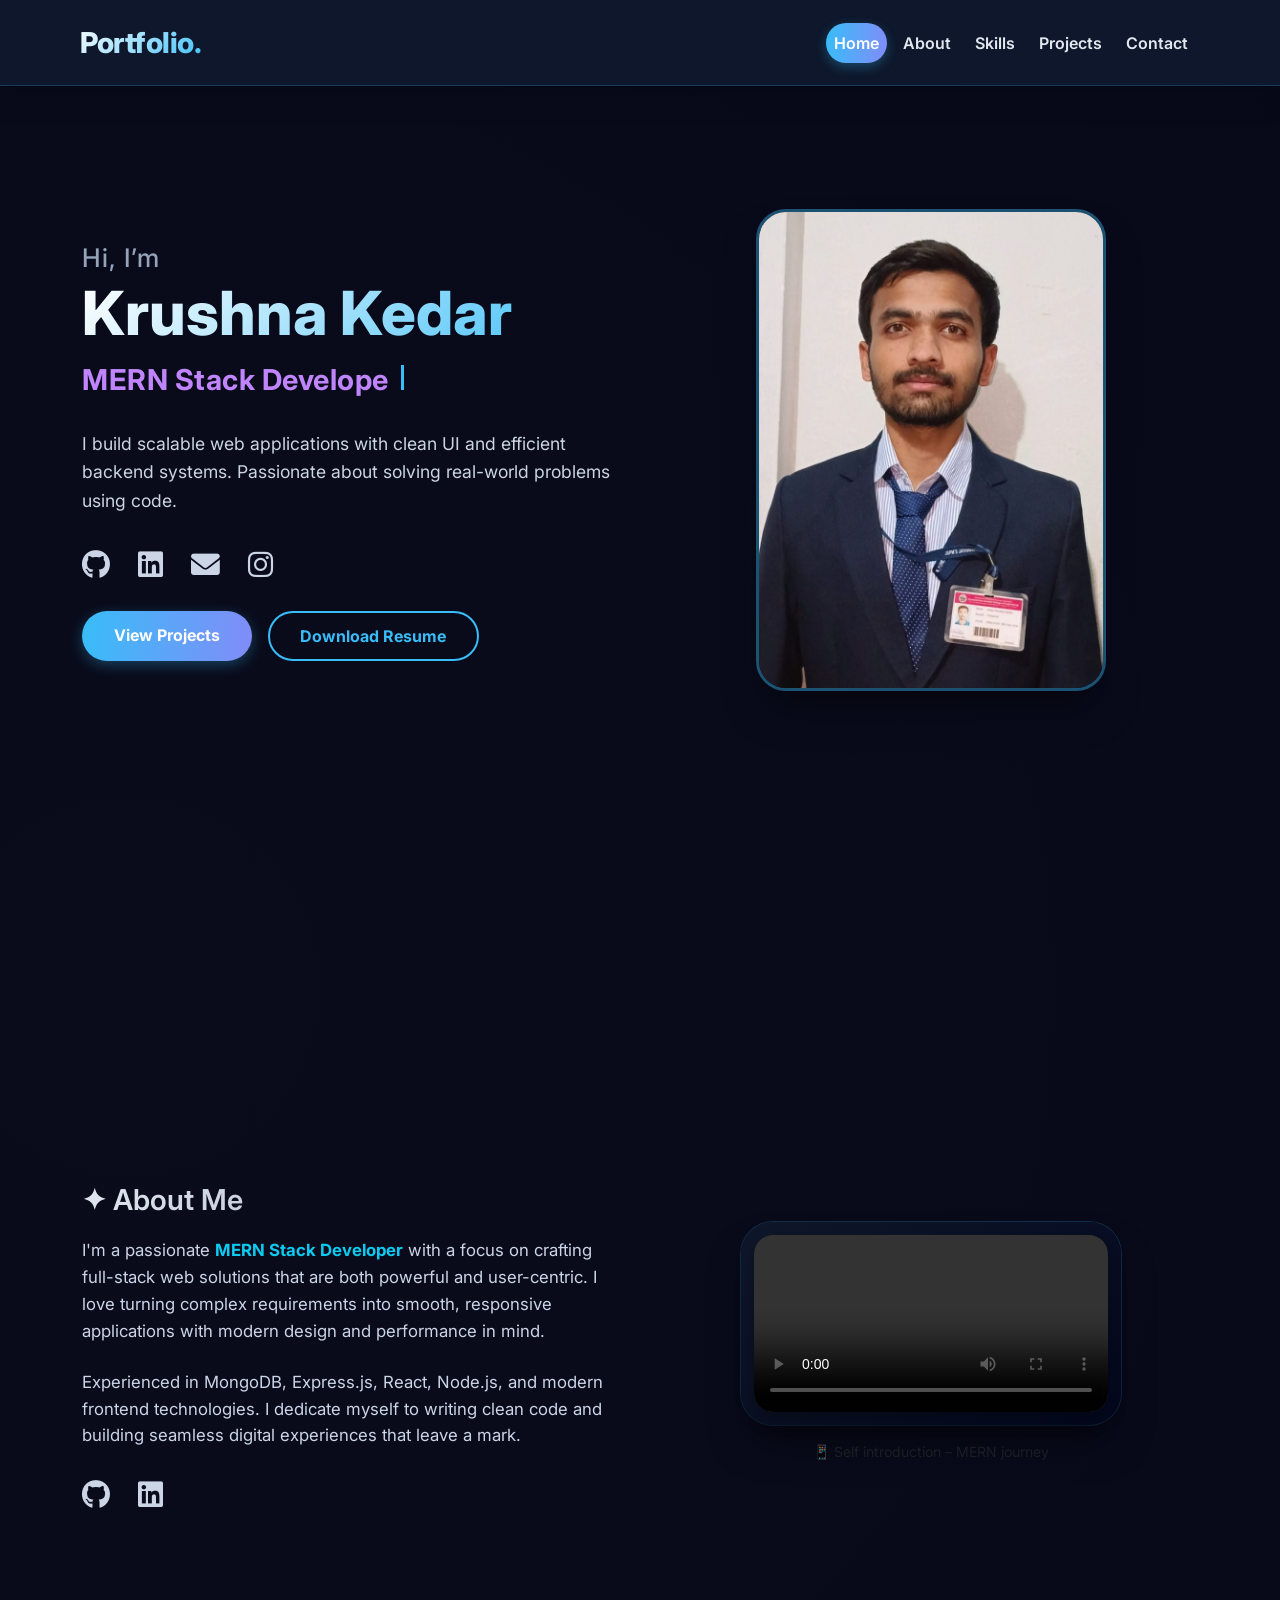
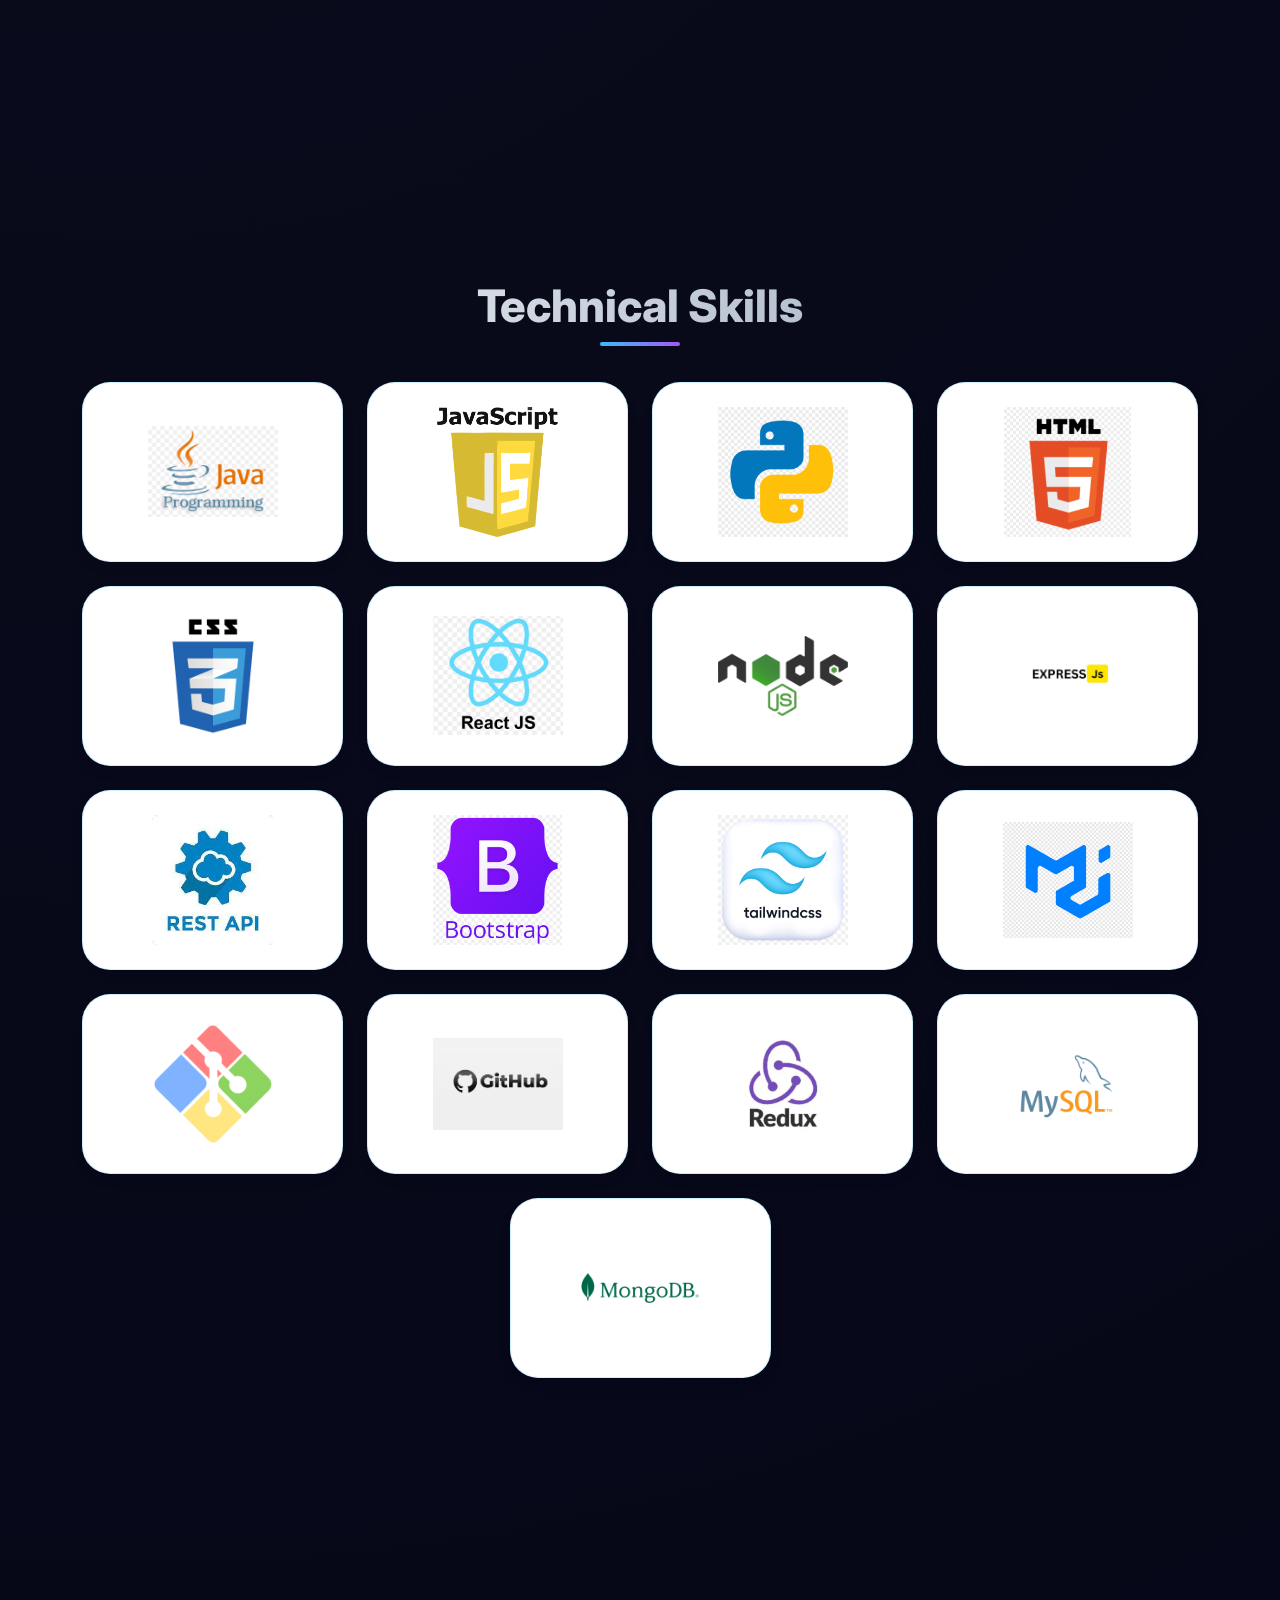
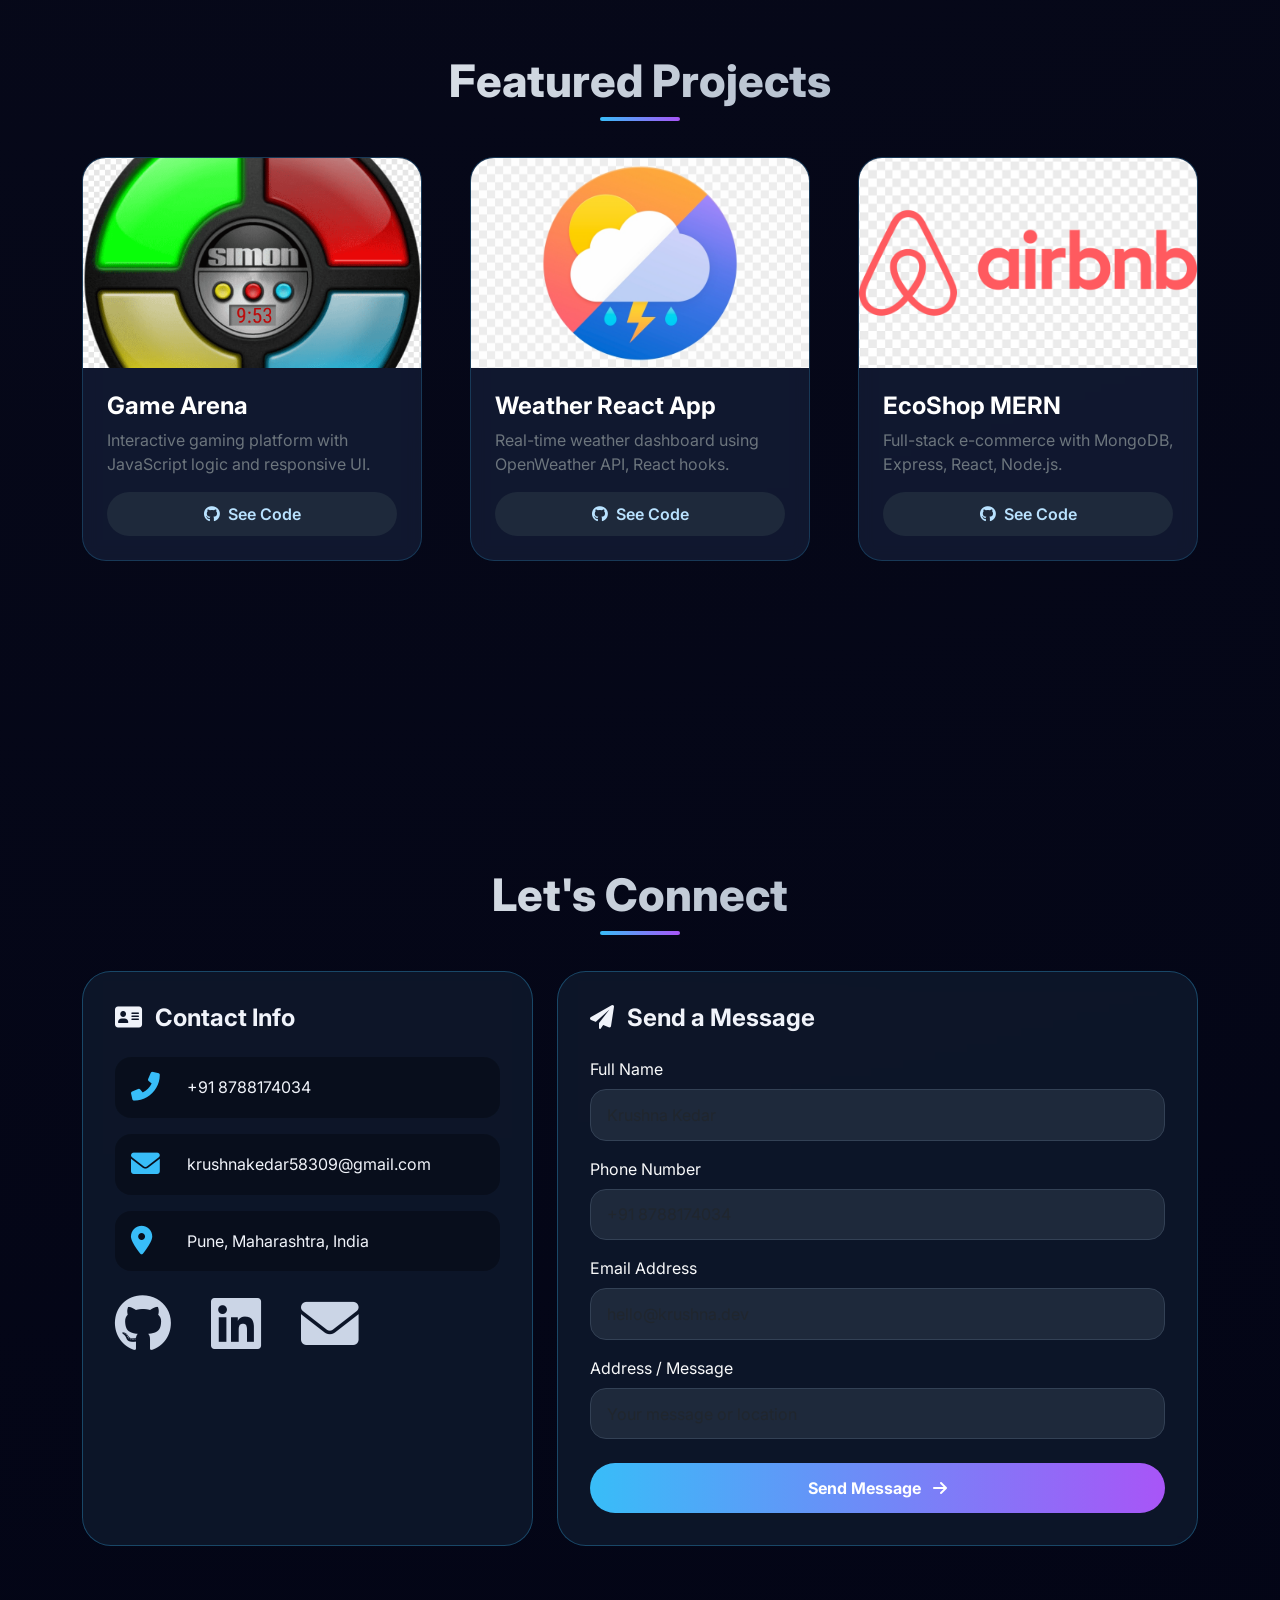
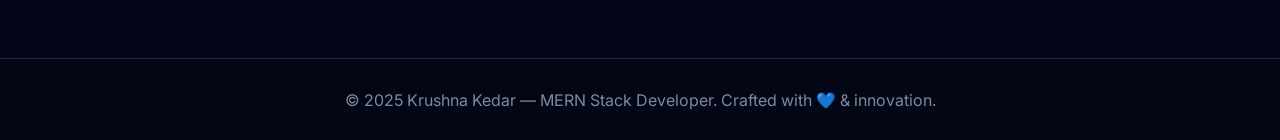
==== commit 67b4174e: "Update resume download link to Resume11.pdf" ====
--- a/Task1/index.html
+++ b/Task1/index.html
@@ -537,7 +537,7 @@
                   >View Projects</a
                 >
                 <a
-                  href="./resume8.pdf"
+                  href="./Resume11.pdf"
                   download="Krushna_Kedar_Resume.pdf"
                   class="btn btn-outline-custom"
                   >Download Resume</a
